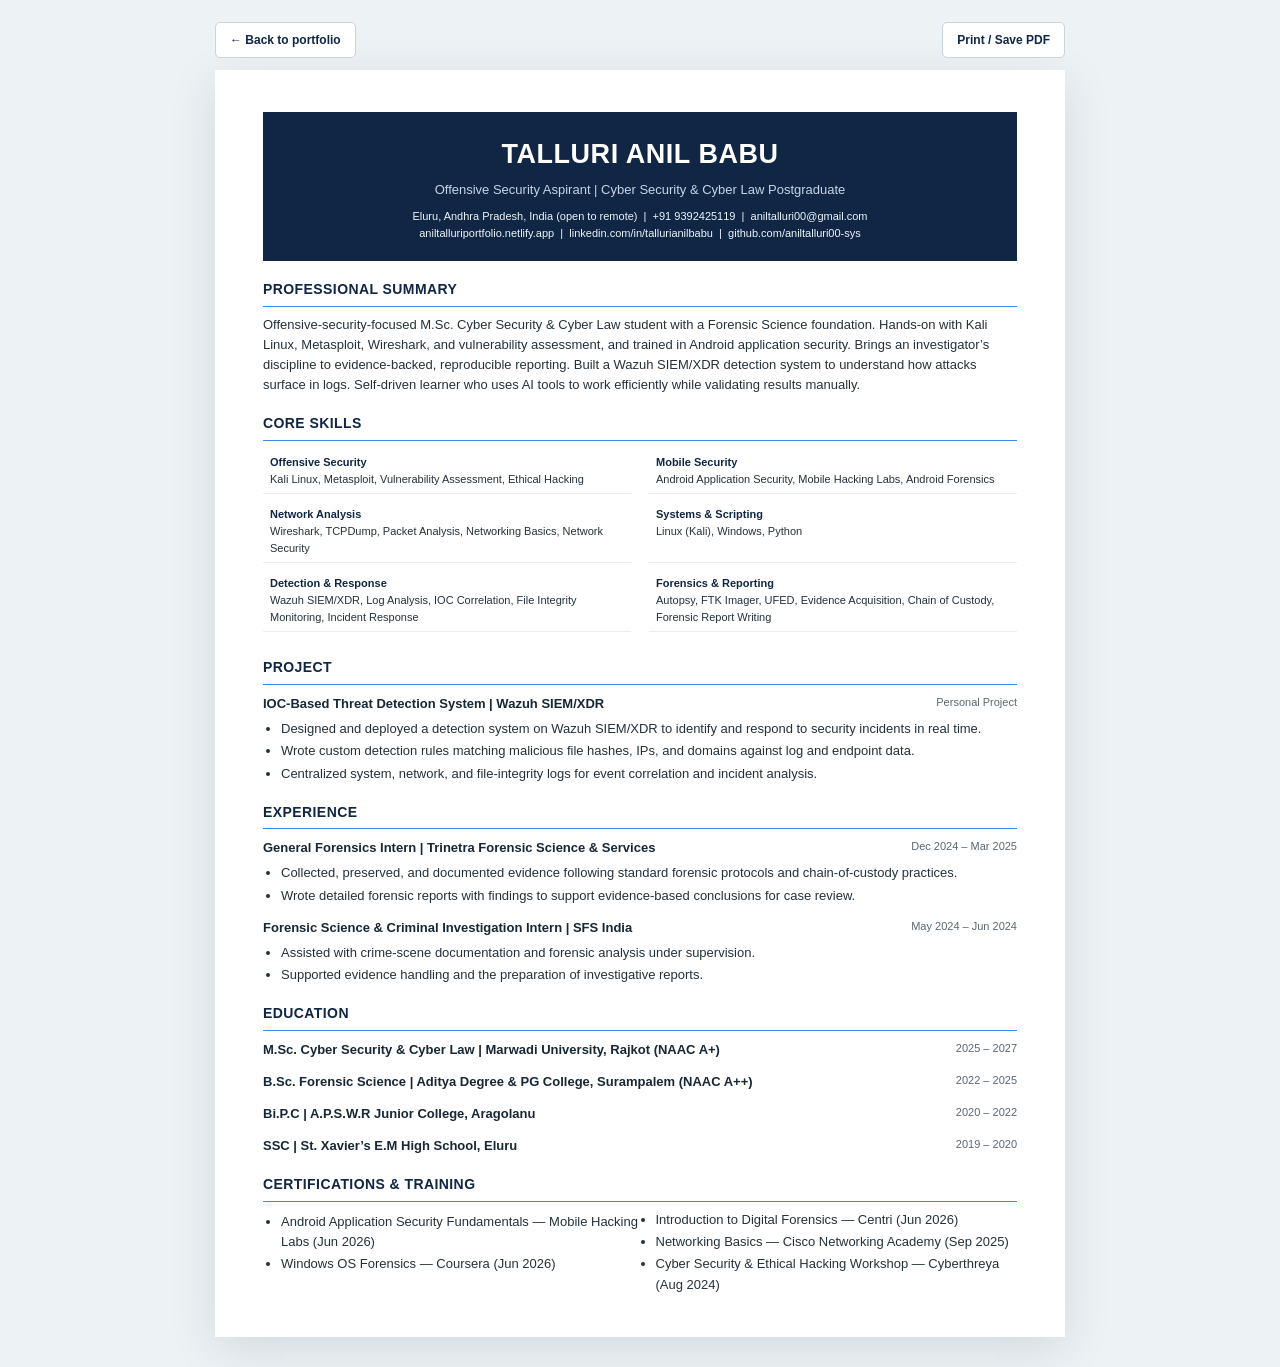
==== resume.html @ 03a6684c "Add cybersecurity portfolio Co-authored-by: Copilot <223556219+Copilot@users.noreply.github.com>" ====
<!doctype html>
<html lang="en">
  <head>
    <meta charset="utf-8">
    <meta name="viewport" content="width=device-width, initial-scale=1">
    <meta name="description" content="Resume of TALLURI ANIL BABU — cybersecurity and digital forensics.">
    <title>Resume | TALLURI ANIL BABU</title>
    <style>
      :root { color-scheme: light; --navy: #102644; --aqua: #0a997f; --ink: #25313a; --muted: #596873; --line: #dce5e9; }
      * { box-sizing: border-box; }
      body { margin: 0; background: #edf2f5; color: var(--ink); font: 13px/1.55 Arial, sans-serif; }
      .toolbar { display: flex; width: min(850px, calc(100% - 32px)); justify-content: space-between; margin: 22px auto 12px; }
      .toolbar a, .toolbar button { padding: 10px 14px; border: 1px solid #c7d4db; border-radius: 5px; background: #fff; color: var(--navy); font: 600 12px Arial, sans-serif; text-decoration: none; cursor: pointer; }
      .resume { width: min(850px, calc(100% - 32px)); margin: 0 auto 30px; padding: 42px 48px; background: #fff; box-shadow: 0 12px 45px rgb(20 44 62 / 12%); }
      header { padding: 22px 18px 19px; background: var(--navy); color: #fff; text-align: center; }
      h1 { margin: 0; font-size: 27px; letter-spacing: .02em; }
      .subtitle { margin: 4px 0 8px; color: #c6d5e6; font-size: 13px; }
      .contact { margin: 0; color: #edf4fa; font-size: 11px; }
      .contact a { color: inherit; text-decoration: none; }
      section { margin-top: 18px; }
      h2 { margin: 0 0 8px; padding-bottom: 5px; border-bottom: 1px solid #3e8be5; color: var(--navy); font-size: 14px; text-transform: uppercase; letter-spacing: .03em; }
      p { margin: 0 0 7px; }
      .skills { display: grid; grid-template-columns: 1fr 1fr; gap: 0 18px; }
      .skills p { padding: 5px 7px; border-bottom: 1px solid #e9eef1; font-size: 11px; }
      .skills strong { display: block; color: var(--navy); }
      .entry { margin: 9px 0 12px; }
      .entry-head { display: flex; justify-content: space-between; gap: 16px; }
      .entry-head strong { color: #182735; }
      .date { flex: 0 0 auto; color: var(--muted); font-size: 11px; }
      ul { margin: 5px 0 0; padding-left: 18px; }
      li { margin: 2px 0; }
      .cert-list { columns: 2; }
      .cert-list li { break-inside: avoid; }
      @media (max-width: 600px) {
        .resume { padding: 22px 18px; }
        .skills { grid-template-columns: 1fr; }
        .entry-head { flex-direction: column; gap: 2px; }
        .cert-list { columns: 1; }
      }
      @media print {
        @page { size: A4; margin: 13mm; }
        body { background: #fff; font-size: 10px; line-height: 1.4; print-color-adjust: exact; -webkit-print-color-adjust: exact; }
        .toolbar { display: none; }
        .resume { width: 100%; margin: 0; padding: 0; box-shadow: none; }
        header { padding: 14px; }
        h1 { font-size: 22px; }
        section { margin-top: 11px; break-inside: avoid; }
        .entry { margin: 6px 0 8px; }
        .skills p { padding: 3px 5px; }
      }
    </style>
  </head>
  <body>
    <div class="toolbar">
      <a href="index.html">← Back to portfolio</a>
      <button type="button" onclick="window.print()">Print / Save PDF</button>
    </div>
    <main class="resume">
      <header>
        <h1>TALLURI ANIL BABU</h1>
        <p class="subtitle">Offensive Security Aspirant | Cyber Security &amp; Cyber Law Postgraduate</p>
        <p class="contact">Eluru, Andhra Pradesh, India (open to remote) &nbsp;|&nbsp; <a href="tel:+919392425119">+91 9392425119</a> &nbsp;|&nbsp; <a href="mailto:aniltalluri00@gmail.com">aniltalluri00@gmail.com</a></p>
        <p class="contact"><a href="https://aniltalluriportfolio.netlify.app">aniltalluriportfolio.netlify.app</a> &nbsp;|&nbsp; <a href="https://www.linkedin.com/in/tallurianilbabu">linkedin.com/in/tallurianilbabu</a> &nbsp;|&nbsp; <a href="https://github.com/aniltalluri00-sys">github.com/aniltalluri00-sys</a></p>
      </header>

      <section>
        <h2>Professional Summary</h2>
        <p>Offensive-security-focused M.Sc. Cyber Security &amp; Cyber Law student with a Forensic Science foundation. Hands-on with Kali Linux, Metasploit, Wireshark, and vulnerability assessment, and trained in Android application security. Brings an investigator’s discipline to evidence-backed, reproducible reporting. Built a Wazuh SIEM/XDR detection system to understand how attacks surface in logs. Self-driven learner who uses AI tools to work efficiently while validating results manually.</p>
      </section>

      <section>
        <h2>Core Skills</h2>
        <div class="skills">
          <p><strong>Offensive Security</strong>Kali Linux, Metasploit, Vulnerability Assessment, Ethical Hacking</p>
          <p><strong>Mobile Security</strong>Android Application Security, Mobile Hacking Labs, Android Forensics</p>
          <p><strong>Network Analysis</strong>Wireshark, TCPDump, Packet Analysis, Networking Basics, Network Security</p>
          <p><strong>Systems &amp; Scripting</strong>Linux (Kali), Windows, Python</p>
          <p><strong>Detection &amp; Response</strong>Wazuh SIEM/XDR, Log Analysis, IOC Correlation, File Integrity Monitoring, Incident Response</p>
          <p><strong>Forensics &amp; Reporting</strong>Autopsy, FTK Imager, UFED, Evidence Acquisition, Chain of Custody, Forensic Report Writing</p>
        </div>
      </section>

      <section>
        <h2>Project</h2>
        <div class="entry">
          <div class="entry-head"><strong>IOC-Based Threat Detection System | Wazuh SIEM/XDR</strong><span class="date">Personal Project</span></div>
          <ul>
            <li>Designed and deployed a detection system on Wazuh SIEM/XDR to identify and respond to security incidents in real time.</li>
            <li>Wrote custom detection rules matching malicious file hashes, IPs, and domains against log and endpoint data.</li>
            <li>Centralized system, network, and file-integrity logs for event correlation and incident analysis.</li>
          </ul>
        </div>
      </section>

      <section>
        <h2>Experience</h2>
        <div class="entry">
          <div class="entry-head"><strong>General Forensics Intern | Trinetra Forensic Science &amp; Services</strong><span class="date">Dec 2024 – Mar 2025</span></div>
          <ul>
            <li>Collected, preserved, and documented evidence following standard forensic protocols and chain-of-custody practices.</li>
            <li>Wrote detailed forensic reports with findings to support evidence-based conclusions for case review.</li>
          </ul>
        </div>
        <div class="entry">
          <div class="entry-head"><strong>Forensic Science &amp; Criminal Investigation Intern | SFS India</strong><span class="date">May 2024 – Jun 2024</span></div>
          <ul>
            <li>Assisted with crime-scene documentation and forensic analysis under supervision.</li>
            <li>Supported evidence handling and the preparation of investigative reports.</li>
          </ul>
        </div>
      </section>

      <section>
        <h2>Education</h2>
        <div class="entry"><div class="entry-head"><strong>M.Sc. Cyber Security &amp; Cyber Law | Marwadi University, Rajkot (NAAC A+)</strong><span class="date">2025 – 2027</span></div></div>
        <div class="entry"><div class="entry-head"><strong>B.Sc. Forensic Science | Aditya Degree &amp; PG College, Surampalem (NAAC A++)</strong><span class="date">2022 – 2025</span></div></div>
        <div class="entry"><div class="entry-head"><strong>Bi.P.C | A.P.S.W.R Junior College, Aragolanu</strong><span class="date">2020 – 2022</span></div></div>
        <div class="entry"><div class="entry-head"><strong>SSC | St. Xavier’s E.M High School, Eluru</strong><span class="date">2019 – 2020</span></div></div>
      </section>

      <section>
        <h2>Certifications &amp; Training</h2>
        <ul class="cert-list">
          <li>Android Application Security Fundamentals — Mobile Hacking Labs (Jun 2026)</li>
          <li>Windows OS Forensics — Coursera (Jun 2026)</li>
          <li>Introduction to Digital Forensics — Centri (Jun 2026)</li>
          <li>Networking Basics — Cisco Networking Academy (Sep 2025)</li>
          <li>Cyber Security &amp; Ethical Hacking Workshop — Cyberthreya (Aug 2024)</li>
        </ul>
      </section>
    </main>
  </body>
</html>
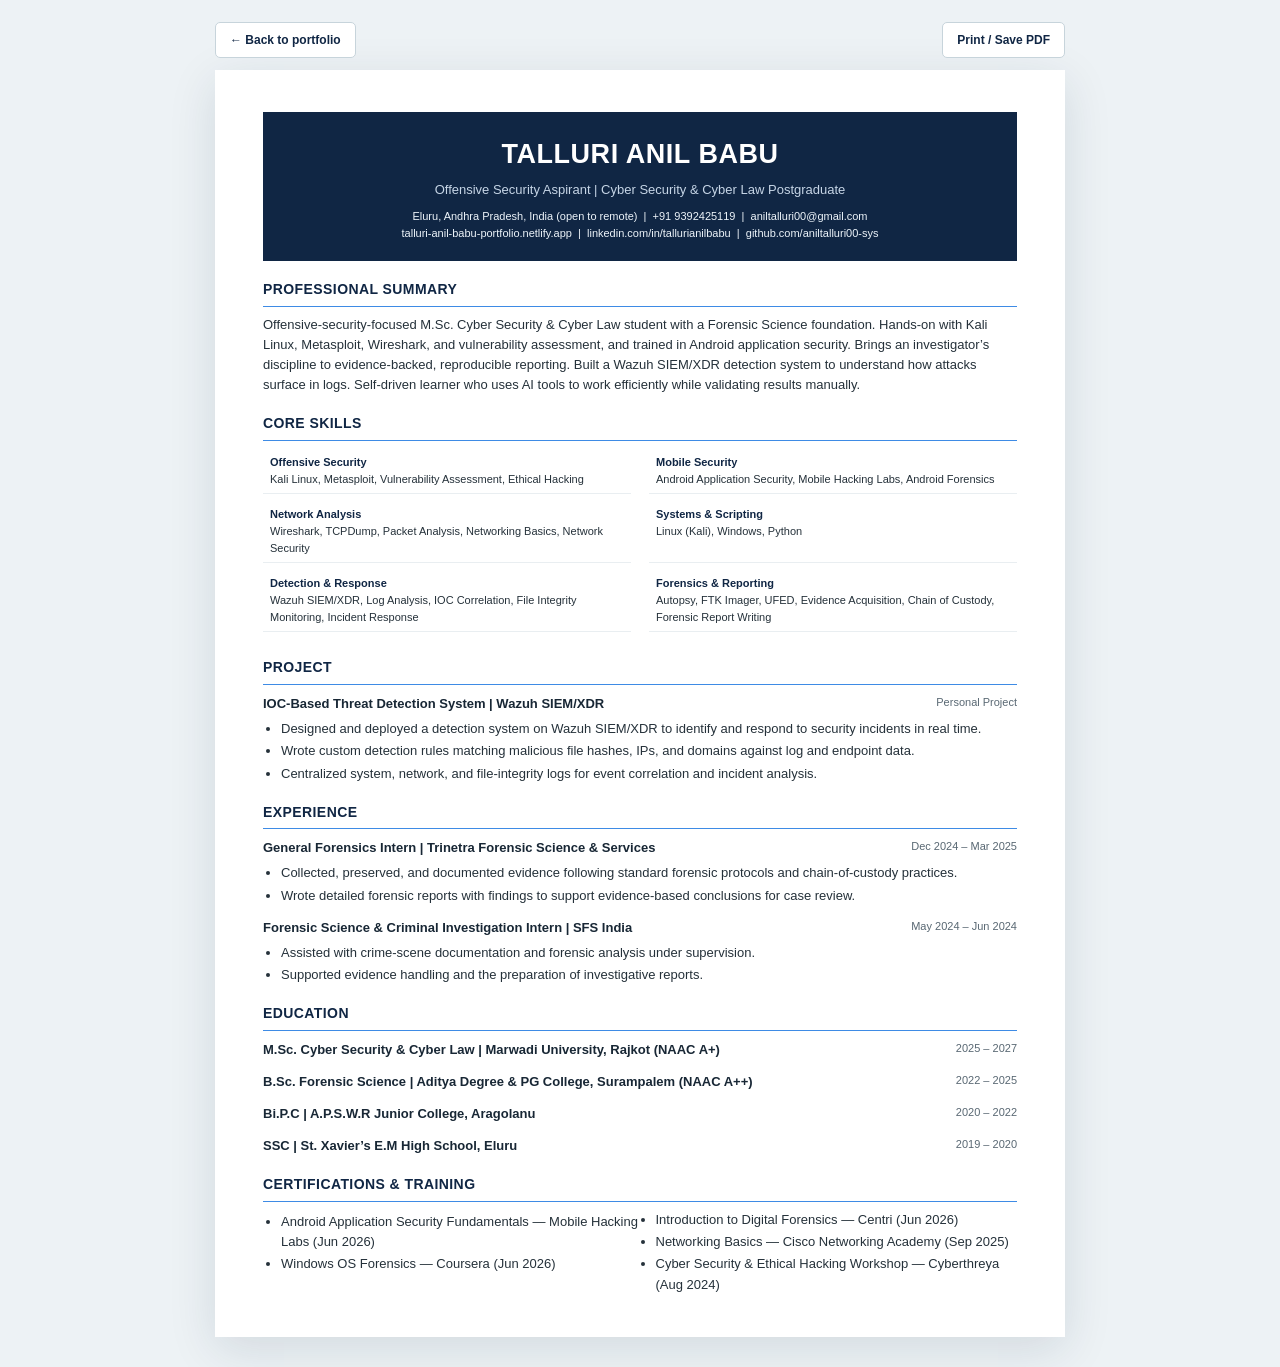
==== commit fa002986: "Change portfolio link in resume to talluri-anil-babu-portfolio.netlify.app (6ad46acaef7e8a1e247d558b" ====
--- a/resume.html
+++ b/resume.html
@@ -60,7 +60,7 @@
         <h1>TALLURI ANIL BABU</h1>
         <p class="subtitle">Offensive Security Aspirant | Cyber Security &amp; Cyber Law Postgraduate</p>
         <p class="contact">Eluru, Andhra Pradesh, India (open to remote) &nbsp;|&nbsp; <a href="tel:+919392425119">+91 9392425119</a> &nbsp;|&nbsp; <a href="mailto:aniltalluri00@gmail.com">aniltalluri00@gmail.com</a></p>
-        <p class="contact"><a href="https://aniltalluriportfolio.netlify.app">aniltalluriportfolio.netlify.app</a> &nbsp;|&nbsp; <a href="https://www.linkedin.com/in/tallurianilbabu">linkedin.com/in/tallurianilbabu</a> &nbsp;|&nbsp; <a href="https://github.com/aniltalluri00-sys">github.com/aniltalluri00-sys</a></p>
+        <p class="contact"><a href="https://talluri-anil-babu-portfolio.netlify.app">talluri-anil-babu-portfolio.netlify.app</a> &nbsp;|&nbsp; <a href="https://www.linkedin.com/in/tallurianilbabu">linkedin.com/in/tallurianilbabu</a> &nbsp;|&nbsp; <a href="https://github.com/aniltalluri00-sys">github.com/aniltalluri00-sys</a></p>
       </header>
 
       <section>
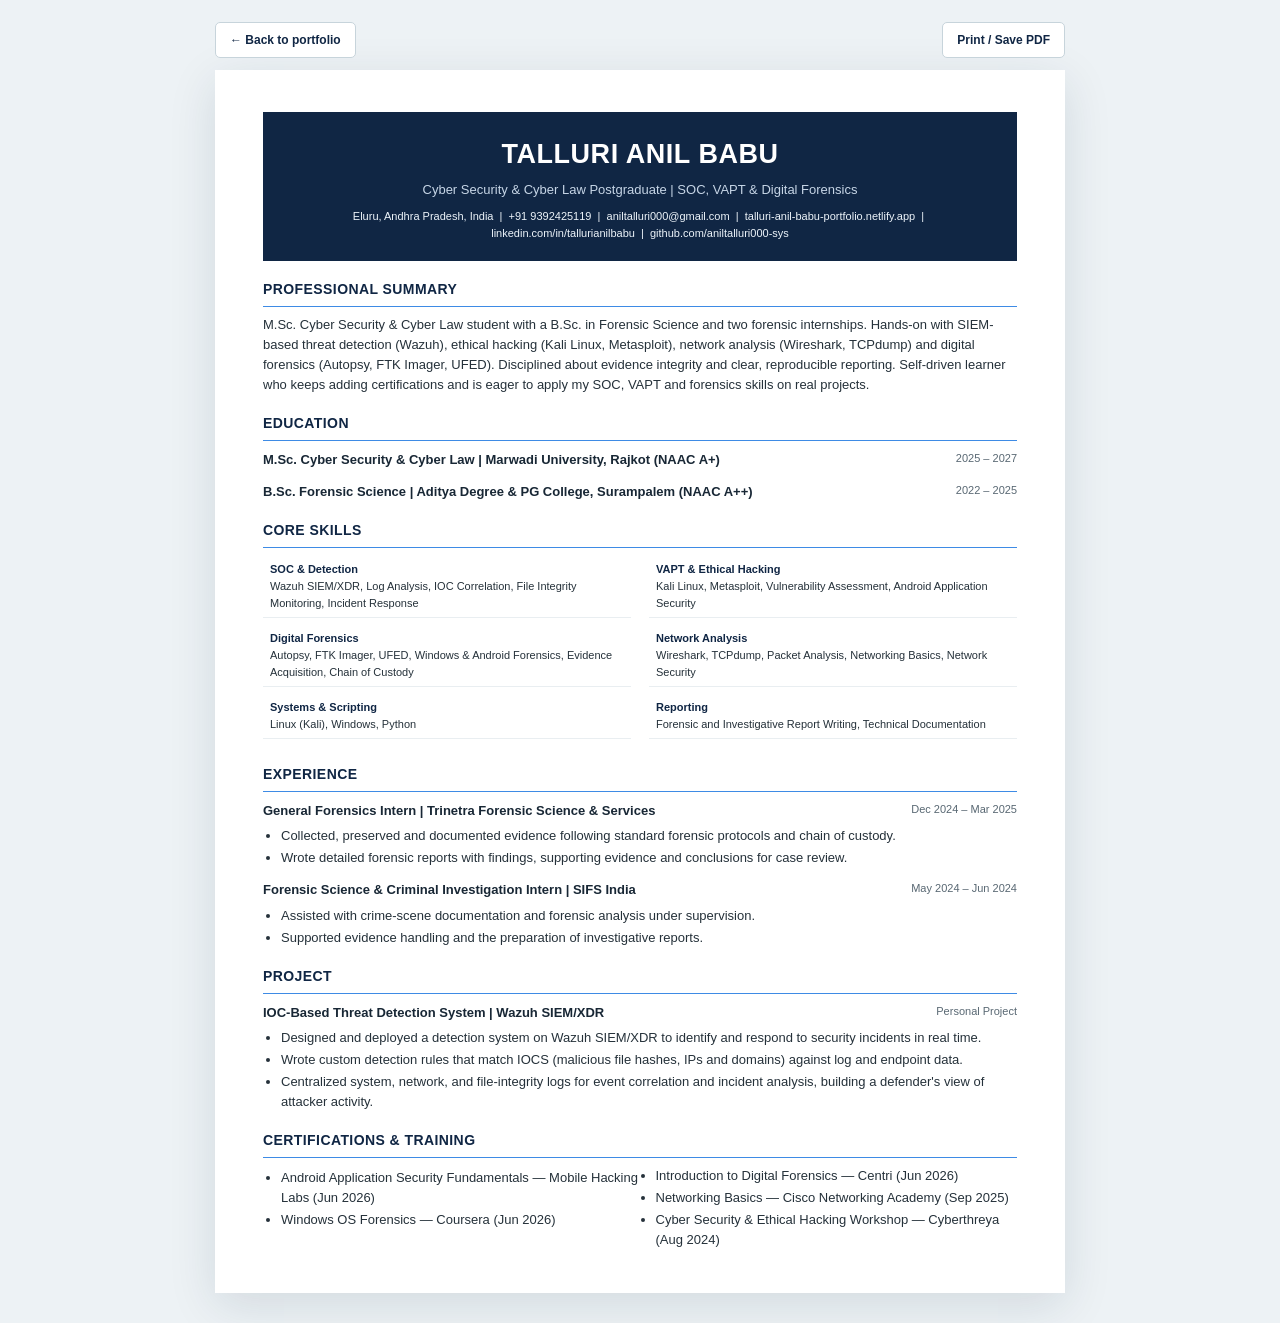
==== commit 87d1d7d7: "Update resume content to match the provided cybersecurity resume layout and wording" ====
--- a/resume.html
+++ b/resume.html
@@ -10,7 +10,8 @@
       * { box-sizing: border-box; }
       body { margin: 0; background: #edf2f5; color: var(--ink); font: 13px/1.55 Arial, sans-serif; }
       .toolbar { display: flex; width: min(850px, calc(100% - 32px)); justify-content: space-between; margin: 22px auto 12px; }
-      .toolbar a, .toolbar button { padding: 10px 14px; border: 1px solid #c7d4db; border-radius: 5px; background: #fff; color: var(--navy); font: 600 12px Arial, sans-serif; text-decoration: none; cursor: pointer; }
+      .toolbar a, .toolbar button { padding: 10px 14px; border: 1px solid #c7d4db; border-radius: 5px; background: #fff; color: var(--navy); font: 600 12px Arial, sans-serif; text-decoration: none; }
+      .toolbar button { cursor: pointer; }
       .resume { width: min(850px, calc(100% - 32px)); margin: 0 auto 30px; padding: 42px 48px; background: #fff; box-shadow: 0 12px 45px rgb(20 44 62 / 12%); }
       header { padding: 22px 18px 19px; background: var(--navy); color: #fff; text-align: center; }
       h1 { margin: 0; font-size: 27px; letter-spacing: .02em; }
@@ -58,25 +59,48 @@
     <main class="resume">
       <header>
         <h1>TALLURI ANIL BABU</h1>
-        <p class="subtitle">Offensive Security Aspirant | Cyber Security &amp; Cyber Law Postgraduate</p>
-        <p class="contact">Eluru, Andhra Pradesh, India (open to remote) &nbsp;|&nbsp; <a href="tel:+919392425119">+91 9392425119</a> &nbsp;|&nbsp; <a href="mailto:aniltalluri00@gmail.com">aniltalluri00@gmail.com</a></p>
-        <p class="contact"><a href="https://talluri-anil-babu-portfolio.netlify.app">talluri-anil-babu-portfolio.netlify.app</a> &nbsp;|&nbsp; <a href="https://www.linkedin.com/in/tallurianilbabu">linkedin.com/in/tallurianilbabu</a> &nbsp;|&nbsp; <a href="https://github.com/aniltalluri00-sys">github.com/aniltalluri00-sys</a></p>
+        <p class="subtitle">Cyber Security &amp; Cyber Law Postgraduate | SOC, VAPT &amp; Digital Forensics</p>
+        <p class="contact">Eluru, Andhra Pradesh, India &nbsp;|&nbsp; <a href="tel:+919392425119">+91 9392425119</a> &nbsp;|&nbsp; <a href="mailto:aniltalluri000@gmail.com">aniltalluri000@gmail.com</a> &nbsp;|&nbsp; <a href="https://talluri-anil-babu-portfolio.netlify.app">talluri-anil-babu-portfolio.netlify.app</a> &nbsp;|&nbsp; <a href="https://www.linkedin.com/in/tallurianilbabu">linkedin.com/in/tallurianilbabu</a> &nbsp;|&nbsp; <a href="https://github.com/aniltalluri000-sys">github.com/aniltalluri000-sys</a></p>
       </header>
 
       <section>
         <h2>Professional Summary</h2>
-        <p>Offensive-security-focused M.Sc. Cyber Security &amp; Cyber Law student with a Forensic Science foundation. Hands-on with Kali Linux, Metasploit, Wireshark, and vulnerability assessment, and trained in Android application security. Brings an investigator’s discipline to evidence-backed, reproducible reporting. Built a Wazuh SIEM/XDR detection system to understand how attacks surface in logs. Self-driven learner who uses AI tools to work efficiently while validating results manually.</p>
+        <p>M.Sc. Cyber Security &amp; Cyber Law student with a B.Sc. in Forensic Science and two forensic internships. Hands-on with SIEM-based threat detection (Wazuh), ethical hacking (Kali Linux, Metasploit), network analysis (Wireshark, TCPdump) and digital forensics (Autopsy, FTK Imager, UFED). Disciplined about evidence integrity and clear, reproducible reporting. Self-driven learner who keeps adding certifications and is eager to apply my SOC, VAPT and forensics skills on real projects.</p>
+      </section>
+
+      <section>
+        <h2>Education</h2>
+        <div class="entry"><div class="entry-head"><strong>M.Sc. Cyber Security &amp; Cyber Law | Marwadi University, Rajkot (NAAC A+)</strong><span class="date">2025 – 2027</span></div></div>
+        <div class="entry"><div class="entry-head"><strong>B.Sc. Forensic Science | Aditya Degree &amp; PG College, Surampalem (NAAC A++)</strong><span class="date">2022 – 2025</span></div></div>
       </section>
 
       <section>
         <h2>Core Skills</h2>
         <div class="skills">
-          <p><strong>Offensive Security</strong>Kali Linux, Metasploit, Vulnerability Assessment, Ethical Hacking</p>
-          <p><strong>Mobile Security</strong>Android Application Security, Mobile Hacking Labs, Android Forensics</p>
-          <p><strong>Network Analysis</strong>Wireshark, TCPDump, Packet Analysis, Networking Basics, Network Security</p>
+          <p><strong>SOC &amp; Detection</strong>Wazuh SIEM/XDR, Log Analysis, IOC Correlation, File Integrity Monitoring, Incident Response</p>
+          <p><strong>VAPT &amp; Ethical Hacking</strong>Kali Linux, Metasploit, Vulnerability Assessment, Android Application Security</p>
+          <p><strong>Digital Forensics</strong>Autopsy, FTK Imager, UFED, Windows &amp; Android Forensics, Evidence Acquisition, Chain of Custody</p>
+          <p><strong>Network Analysis</strong>Wireshark, TCPdump, Packet Analysis, Networking Basics, Network Security</p>
           <p><strong>Systems &amp; Scripting</strong>Linux (Kali), Windows, Python</p>
-          <p><strong>Detection &amp; Response</strong>Wazuh SIEM/XDR, Log Analysis, IOC Correlation, File Integrity Monitoring, Incident Response</p>
-          <p><strong>Forensics &amp; Reporting</strong>Autopsy, FTK Imager, UFED, Evidence Acquisition, Chain of Custody, Forensic Report Writing</p>
+          <p><strong>Reporting</strong>Forensic and Investigative Report Writing, Technical Documentation</p>
+        </div>
+      </section>
+
+      <section>
+        <h2>Experience</h2>
+        <div class="entry">
+          <div class="entry-head"><strong>General Forensics Intern | Trinetra Forensic Science &amp; Services</strong><span class="date">Dec 2024 – Mar 2025</span></div>
+          <ul>
+            <li>Collected, preserved and documented evidence following standard forensic protocols and chain of custody.</li>
+            <li>Wrote detailed forensic reports with findings, supporting evidence and conclusions for case review.</li>
+          </ul>
+        </div>
+        <div class="entry">
+          <div class="entry-head"><strong>Forensic Science &amp; Criminal Investigation Intern | SIFS India</strong><span class="date">May 2024 – Jun 2024</span></div>
+          <ul>
+            <li>Assisted with crime-scene documentation and forensic analysis under supervision.</li>
+            <li>Supported evidence handling and the preparation of investigative reports.</li>
+          </ul>
         </div>
       </section>
 
@@ -86,36 +110,10 @@
           <div class="entry-head"><strong>IOC-Based Threat Detection System | Wazuh SIEM/XDR</strong><span class="date">Personal Project</span></div>
           <ul>
             <li>Designed and deployed a detection system on Wazuh SIEM/XDR to identify and respond to security incidents in real time.</li>
-            <li>Wrote custom detection rules matching malicious file hashes, IPs, and domains against log and endpoint data.</li>
-            <li>Centralized system, network, and file-integrity logs for event correlation and incident analysis.</li>
+            <li>Wrote custom detection rules that match IOCS (malicious file hashes, IPs and domains) against log and endpoint data.</li>
+            <li>Centralized system, network, and file-integrity logs for event correlation and incident analysis, building a defender's view of attacker activity.</li>
           </ul>
         </div>
-      </section>
-
-      <section>
-        <h2>Experience</h2>
-        <div class="entry">
-          <div class="entry-head"><strong>General Forensics Intern | Trinetra Forensic Science &amp; Services</strong><span class="date">Dec 2024 – Mar 2025</span></div>
-          <ul>
-            <li>Collected, preserved, and documented evidence following standard forensic protocols and chain-of-custody practices.</li>
-            <li>Wrote detailed forensic reports with findings to support evidence-based conclusions for case review.</li>
-          </ul>
-        </div>
-        <div class="entry">
-          <div class="entry-head"><strong>Forensic Science &amp; Criminal Investigation Intern | SFS India</strong><span class="date">May 2024 – Jun 2024</span></div>
-          <ul>
-            <li>Assisted with crime-scene documentation and forensic analysis under supervision.</li>
-            <li>Supported evidence handling and the preparation of investigative reports.</li>
-          </ul>
-        </div>
-      </section>
-
-      <section>
-        <h2>Education</h2>
-        <div class="entry"><div class="entry-head"><strong>M.Sc. Cyber Security &amp; Cyber Law | Marwadi University, Rajkot (NAAC A+)</strong><span class="date">2025 – 2027</span></div></div>
-        <div class="entry"><div class="entry-head"><strong>B.Sc. Forensic Science | Aditya Degree &amp; PG College, Surampalem (NAAC A++)</strong><span class="date">2022 – 2025</span></div></div>
-        <div class="entry"><div class="entry-head"><strong>Bi.P.C | A.P.S.W.R Junior College, Aragolanu</strong><span class="date">2020 – 2022</span></div></div>
-        <div class="entry"><div class="entry-head"><strong>SSC | St. Xavier’s E.M High School, Eluru</strong><span class="date">2019 – 2020</span></div></div>
       </section>
 
       <section>
